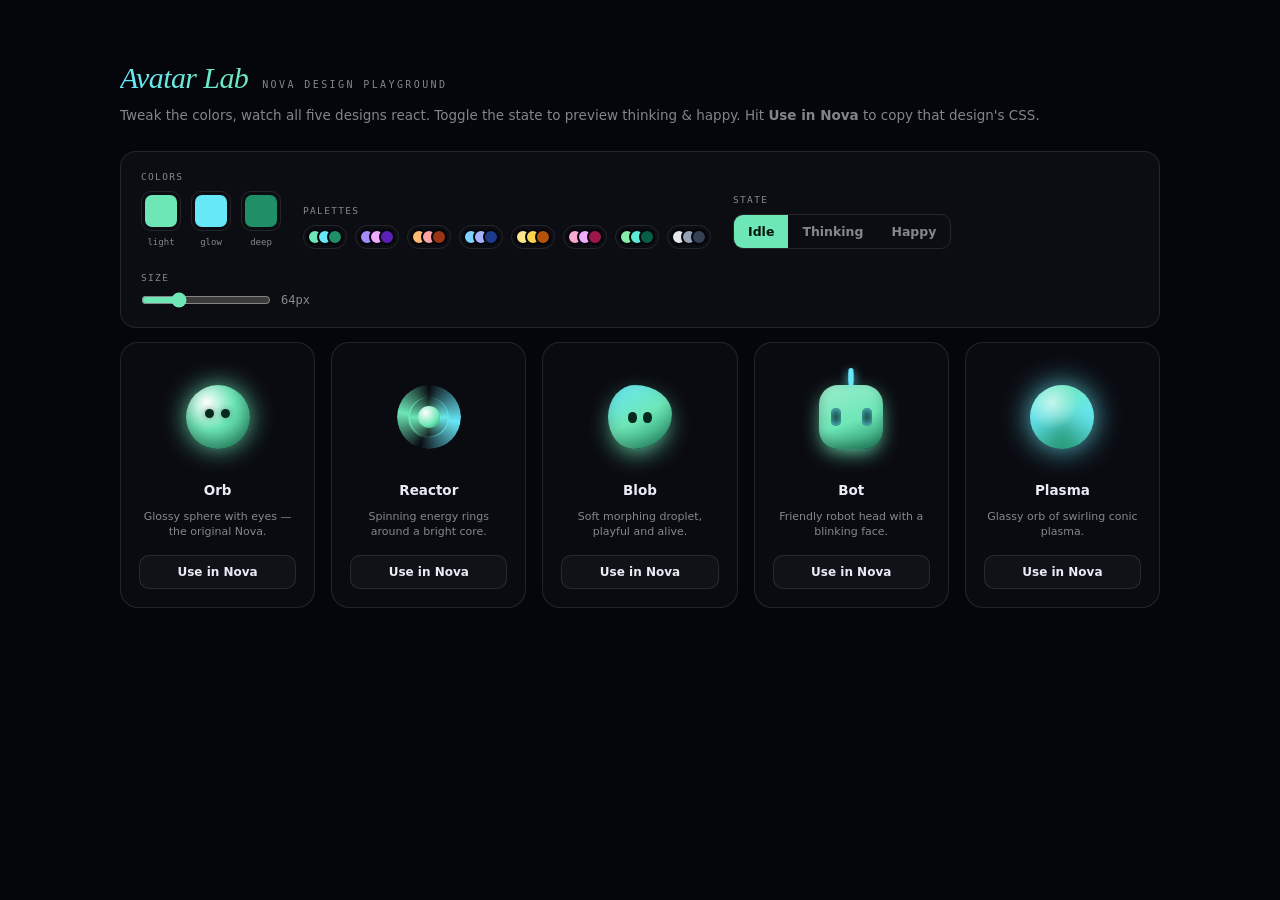
==== avatar-lab.html @ ce81b78f "feat: integrate design.css and update HTML files to include shared stylesheet feat(autoharness): add" ====
<!DOCTYPE html>
<html lang="en">
<head>
<meta charset="UTF-8" />
<meta name="viewport" content="width=device-width, initial-scale=1.0" />
<title>Avatar Lab · Nova</title>
<!-- ============================================================
 * AVATAR LAB — local playground for the Nova avatar.
 * Pick colors, try 5 designs, preview idle / thinking / happy,
 * then "Use in Nova" copies the exact CSS for that design.
 * Pure HTML/CSS/JS, no build step. Serve locally and open.
 * ============================================================ -->
<link rel="stylesheet" href="design.css">
<style>
* { box-sizing: border-box; margin: 0; padding: 0; }
:root {
  --c1: #6EE7B7;   /* primary / light */
  --c2: #67E8F9;   /* secondary / glow */
  --c3: #1f8f66;   /* deep / shadow   */
  --bg: #05060c; --fg: #e9ecf5; --muted: rgba(233,236,245,.55); --line: rgba(255,255,255,.1);
}
html, body { background: var(--bg); }
body { font-family: ui-sans-serif, system-ui, -apple-system, sans-serif; color: var(--fg); min-height: 100vh; }

.shell { max-width: 1080px; margin: 0 auto; padding: 32px 20px 80px; }
header { display: flex; align-items: baseline; gap: 14px; margin-bottom: 6px; }
header h1 { font-family: 'Times New Roman', Georgia, serif; font-style: italic; font-weight: 500; font-size: 30px;
  background: linear-gradient(90deg, var(--c2), var(--c1)); -webkit-background-clip: text; background-clip: text; -webkit-text-fill-color: transparent; }
header .role { font-family: ui-monospace, monospace; font-size: 10px; letter-spacing: .24em; text-transform: uppercase; color: var(--muted); }
.sub { color: var(--muted); font-size: 13.5px; margin-bottom: 26px; }

/* ---------- control bar ---------- */
.controls { display: flex; flex-wrap: wrap; gap: 22px; align-items: flex-end;
  background: rgba(255,255,255,.03); border: 1px solid var(--line); border-radius: 16px; padding: 18px 20px; margin-bottom: 14px; }
.ctl { display: flex; flex-direction: column; gap: 7px; }
.ctl > label { font-family: ui-monospace, monospace; font-size: 9.5px; letter-spacing: .14em; text-transform: uppercase; color: var(--muted); }
.swatches { display: flex; gap: 10px; }
.swatch { display: flex; flex-direction: column; align-items: center; gap: 5px; }
.swatch input[type=color] { width: 40px; height: 40px; padding: 0; border: 1px solid var(--line); border-radius: 10px; background: none; cursor: pointer; }
.swatch input[type=color]::-webkit-color-swatch-wrapper { padding: 3px; }
.swatch input[type=color]::-webkit-color-swatch { border: none; border-radius: 7px; }
.swatch span { font-size: 9px; color: var(--muted); font-family: ui-monospace, monospace; }

.seg { display: inline-flex; border: 1px solid var(--line); border-radius: 10px; overflow: hidden; }
.seg button { border: 0; background: transparent; color: var(--muted); padding: 9px 14px; cursor: pointer; font-size: 12.5px; font-weight: 600; }
.seg button.on { background: var(--c1); color: #04140d; }

.presets { display: flex; flex-wrap: wrap; gap: 8px; }
.preset { border: 1px solid var(--line); border-radius: 999px; padding: 6px; cursor: pointer; background: none; display: flex; gap: 0; align-items: center; }
.preset i { width: 16px; height: 16px; border-radius: 50%; display: block; margin: -3px; border: 2px solid var(--bg); }
.preset:hover { border-color: var(--c1); }

.sizebar { display: flex; align-items: center; gap: 10px; }
.sizebar input[type=range] { accent-color: var(--c1); width: 130px; }

/* ---------- gallery ---------- */
.grid { display: grid; grid-template-columns: repeat(auto-fill, minmax(190px, 1fr)); gap: 16px; }
.card { position: relative; background: rgba(255,255,255,.025); border: 1px solid var(--line); border-radius: 18px;
  padding: 26px 18px 18px; display: flex; flex-direction: column; align-items: center; gap: 16px; min-height: 230px; transition: border-color .2s, transform .2s; }
.card:hover { border-color: color-mix(in srgb, var(--c1) 50%, transparent); transform: translateY(-2px); }
.stage { height: 96px; display: flex; align-items: center; justify-content: center; }
.card .name { font-size: 13.5px; font-weight: 600; }
.card .desc { font-size: 11px; color: var(--muted); text-align: center; line-height: 1.4; margin-top: -8px; }
.use { margin-top: auto; border: 1px solid var(--line); background: rgba(255,255,255,.03); color: var(--fg);
  font-size: 12px; font-weight: 600; padding: 9px 0; width: 100%; border-radius: 10px; cursor: pointer; transition: .15s; }
.use:hover { background: var(--c1); color: #04140d; border-color: var(--c1); }
.use.copied { background: var(--c1); color: #04140d; border-color: var(--c1); }

/* ============================================================
   AVATAR DESIGNS — all driven by --c1 / --c2 / --c3.
   Container <div class="av av--N" data-state="idle|think|happy">
   sized by --s (px). States toggled by data-state on the body.
   ============================================================ */
.av { --s: 64px; width: var(--s); height: var(--s); position: relative; flex-shrink: 0; }

/* 1 · ORB — the original Nova orb */
.av--orb { border-radius: 50%;
  background: radial-gradient(circle at 32% 28%, #ffffff, var(--c1) 42%, var(--c3) 100%);
  box-shadow: 0 0 26px -2px var(--c1), inset 0 -7px 16px rgba(0,0,0,.28);
  animation: floatY 4s ease-in-out infinite; }
.av--orb::before, .av--orb::after { content:''; position:absolute; top:38%; width:14%; height:14%; border-radius:50%;
  background:#06281d; box-shadow:0 0 6px rgba(0,0,0,.4); transition:height .15s; }
.av--orb::before { left:30%; } .av--orb::after { right:30%; }
[data-state=think] .av--orb { animation: floatY 1.1s ease-in-out infinite, glowPulse 1.1s ease-in-out infinite; }
[data-state=happy] .av--orb::before, [data-state=happy] .av--orb::after { height:6%; border-radius:0 0 9px 9px; }

/* 2 · REACTOR — spinning conic rings round a core */
.av--reactor { display:grid; place-items:center; animation: floatY 4.5s ease-in-out infinite; }
.av--reactor::before { content:''; position:absolute; inset:0; border-radius:50%;
  background: conic-gradient(from 0deg, transparent, var(--c2), transparent 55%, var(--c1), transparent);
  -webkit-mask: radial-gradient(closest-side, transparent 58%, #000 60%); mask: radial-gradient(closest-side, transparent 58%, #000 60%);
  animation: spin 6s linear infinite; }
.av--reactor::after { content:''; position:absolute; inset:18%; border-radius:50%;
  background: conic-gradient(from 180deg, transparent, var(--c1), transparent 50%, var(--c2), transparent);
  -webkit-mask: radial-gradient(closest-side, transparent 48%, #000 50%); mask: radial-gradient(closest-side, transparent 48%, #000 50%);
  animation: spin 3.4s linear infinite reverse; }
.av--reactor i { width:34%; height:34%; border-radius:50%; z-index:1;
  background: radial-gradient(circle at 35% 30%, #fff, var(--c1) 60%, var(--c3));
  box-shadow: 0 0 18px var(--c1); }
[data-state=think] .av--reactor::before { animation-duration: 1.6s; }
[data-state=think] .av--reactor::after { animation-duration: 1s; }
[data-state=happy] .av--reactor i { animation: pop .5s ease; }

/* 3 · BLOB — morphing gooey droplet with eyes */
.av--blob { background: linear-gradient(150deg, var(--c2), var(--c1) 50%, var(--c3));
  box-shadow: 0 8px 24px -6px var(--c1), inset 0 -6px 14px rgba(0,0,0,.2);
  border-radius: 42% 58% 60% 40% / 50% 45% 55% 50%;
  animation: morph 6s ease-in-out infinite, floatY 5s ease-in-out infinite; }
.av--blob::before, .av--blob::after { content:''; position:absolute; top:42%; width:13%; height:18%; border-radius:50%;
  background:#06281d; transition:height .15s; }
.av--blob::before { left:32%; } .av--blob::after { right:32%; }
[data-state=think] .av--blob { animation: morph 1.8s ease-in-out infinite, floatY 1.4s ease-in-out infinite; }
[data-state=happy] .av--blob::before, [data-state=happy] .av--blob::after { height:7%; top:46%; border-radius:0 0 8px 8px; }

/* 4 · BOT — friendly rounded robot head */
.av--bot { border-radius: 30%;
  background: linear-gradient(160deg, color-mix(in srgb, var(--c1) 70%, #fff), var(--c1) 55%, var(--c3));
  box-shadow: 0 6px 20px -4px var(--c1), inset 0 -5px 12px rgba(0,0,0,.25); animation: floatY 4s ease-in-out infinite; }
.av--bot::before { content:''; position:absolute; left:50%; top:-22%; transform:translateX(-50%);
  width:8%; height:24%; background:var(--c2); border-radius:99px; box-shadow:0 -3px 0 0 var(--c2), 0 0 10px var(--c2); }
.av--bot .face { position:absolute; inset:24% 18%; display:flex; align-items:center; justify-content:space-between; }
.av--bot .face b { width:24%; height:55%; border-radius:99px; background:#06281d; box-shadow:0 0 8px var(--c2) inset; transition:.15s; animation: blink 4.2s infinite; }
[data-state=think] .av--bot .face b { animation: blink 1.1s infinite; }
[data-state=happy] .av--bot .face b { height:24%; border-radius:0 0 99px 99px; }

/* 5 · PLASMA — glassy swirling conic plasma */
.av--plasma { border-radius:50%; overflow:hidden; isolation:isolate;
  box-shadow: 0 0 30px -2px var(--c2), inset 0 0 0 1.5px rgba(255,255,255,.25); animation: floatY 4.5s ease-in-out infinite; }
.av--plasma::before { content:''; position:absolute; inset:-40%;
  background: conic-gradient(from 0deg, var(--c1), var(--c2), var(--c3), var(--c2), var(--c1));
  filter: blur(10px); animation: spin 7s linear infinite; }
.av--plasma::after { content:''; position:absolute; inset:0; border-radius:50%;
  background: radial-gradient(circle at 34% 28%, rgba(255,255,255,.6), transparent 42%); }
[data-state=think] .av--plasma::before { animation-duration: 1.8s; }
[data-state=happy] .av--plasma { animation: floatY 4.5s ease-in-out infinite, pop .5s ease; }

/* ---------- shared keyframes ---------- */
@keyframes floatY { 0%,100%{ transform: translateY(0) } 50%{ transform: translateY(-7px) } }
@keyframes glowPulse { 0%,100%{ box-shadow: 0 0 26px -2px var(--c1) } 50%{ box-shadow: 0 0 40px 3px var(--c1) } }
@keyframes spin { to { transform: rotate(360deg) } }
@keyframes morph {
  0%,100%{ border-radius: 42% 58% 60% 40% / 50% 45% 55% 50% }
  33%{ border-radius: 60% 40% 45% 55% / 55% 55% 45% 45% }
  66%{ border-radius: 45% 55% 55% 45% / 42% 58% 42% 58% } }
@keyframes blink { 0%,92%,100%{ transform: scaleY(1) } 96%{ transform: scaleY(.1) } }
@keyframes pop { 0%{ transform: scale(1) } 40%{ transform: scale(1.18) } 100%{ transform: scale(1) } }

.toast { position: fixed; left: 50%; bottom: 26px; transform: translateX(-50%) translateY(20px);
  background: var(--c1); color: #04140d; font-weight: 700; font-size: 13px; padding: 11px 20px; border-radius: 999px;
  opacity: 0; pointer-events: none; transition: .25s; box-shadow: 0 10px 30px -6px var(--c1); }
.toast.show { opacity: 1; transform: translateX(-50%) translateY(0); }

@media (max-width: 560px){ .controls { gap: 16px; } }
</style>
</head>
<body data-state="idle">
  <div class="shell">
    <header>
      <h1>Avatar Lab</h1><span class="role">Nova design playground</span>
    </header>
    <p class="sub">Tweak the colors, watch all five designs react. Toggle the state to preview thinking & happy. Hit <b>Use in Nova</b> to copy that design's CSS.</p>

    <div class="controls">
      <div class="ctl">
        <label>Colors</label>
        <div class="swatches">
          <div class="swatch"><input id="c1" type="color" value="#6EE7B7"><span>light</span></div>
          <div class="swatch"><input id="c2" type="color" value="#67E8F9"><span>glow</span></div>
          <div class="swatch"><input id="c3" type="color" value="#1f8f66"><span>deep</span></div>
        </div>
      </div>

      <div class="ctl">
        <label>Palettes</label>
        <div class="presets" id="presets"></div>
      </div>

      <div class="ctl">
        <label>State</label>
        <div class="seg" id="stateSeg">
          <button data-state="idle" class="on">Idle</button>
          <button data-state="think">Thinking</button>
          <button data-state="happy">Happy</button>
        </div>
      </div>

      <div class="ctl">
        <label>Size</label>
        <div class="sizebar"><input id="size" type="range" min="44" max="120" value="64"><span id="sizeVal" style="font-size:12px;color:var(--muted);font-family:ui-monospace,monospace">64px</span></div>
      </div>
    </div>

    <div class="grid" id="grid"></div>
  </div>

  <div class="toast" id="toast">Copied!</div>

<script>
(function(){
  const root = document.documentElement;
  const body = document.body;

  const DESIGNS = [
    { id:'orb',     name:'Orb',     desc:'Glossy sphere with eyes — the original Nova.', html:'' },
    { id:'reactor', name:'Reactor', desc:'Spinning energy rings around a bright core.',   html:'<i></i>' },
    { id:'blob',    name:'Blob',    desc:'Soft morphing droplet, playful and alive.',     html:'' },
    { id:'bot',     name:'Bot',     desc:'Friendly robot head with a blinking face.',     html:'<div class="face"><b></b><b></b></div>' },
    { id:'plasma',  name:'Plasma',  desc:'Glassy orb of swirling conic plasma.',          html:'' },
  ];

  const PALETTES = [
    { c1:'#6EE7B7', c2:'#67E8F9', c3:'#1f8f66' }, // mint (default)
    { c1:'#A78BFA', c2:'#F0ABFC', c3:'#5B21B6' }, // violet
    { c1:'#FDBA74', c2:'#FCA5A5', c3:'#9A3412' }, // sunset
    { c1:'#7DD3FC', c2:'#A5B4FC', c3:'#1E3A8A' }, // ocean
    { c1:'#FDE68A', c2:'#FCD34D', c3:'#B45309' }, // gold
    { c1:'#F9A8D4', c2:'#F0ABFC', c3:'#9D174D' }, // bubblegum
    { c1:'#86EFAC', c2:'#5EEAD4', c3:'#065F46' }, // emerald
    { c1:'#E5E7EB', c2:'#94A3B8', c3:'#334155' }, // graphite
  ];

  // build gallery
  const grid = document.getElementById('grid');
  DESIGNS.forEach(d => {
    const card = document.createElement('div');
    card.className = 'card';
    card.innerHTML =
      '<div class="stage"><div class="av av--'+d.id+'">'+d.html+'</div></div>' +
      '<div class="name">'+d.name+'</div>' +
      '<div class="desc">'+d.desc+'</div>' +
      '<button class="use" data-id="'+d.id+'">Use in Nova</button>';
    grid.appendChild(card);
  });

  // build palette chips
  const presets = document.getElementById('presets');
  PALETTES.forEach(p => {
    const b = document.createElement('button');
    b.className = 'preset'; b.title = 'Apply palette';
    b.innerHTML = '<i style="background:'+p.c1+'"></i><i style="background:'+p.c2+'"></i><i style="background:'+p.c3+'"></i>';
    b.addEventListener('click', () => applyPalette(p));
    presets.appendChild(b);
  });

  // colors
  const c1 = document.getElementById('c1'), c2 = document.getElementById('c2'), c3 = document.getElementById('c3');
  function syncColors(){ root.style.setProperty('--c1', c1.value); root.style.setProperty('--c2', c2.value); root.style.setProperty('--c3', c3.value); }
  [c1,c2,c3].forEach(el => el.addEventListener('input', syncColors));
  function applyPalette(p){ c1.value=p.c1; c2.value=p.c2; c3.value=p.c3; syncColors(); }
  syncColors();

  // size
  const size = document.getElementById('size'), sizeVal = document.getElementById('sizeVal');
  function syncSize(){ document.querySelectorAll('.av').forEach(a => a.style.setProperty('--s', size.value+'px')); sizeVal.textContent = size.value+'px'; }
  size.addEventListener('input', syncSize); syncSize();

  // state
  document.getElementById('stateSeg').addEventListener('click', e => {
    const btn = e.target.closest('button'); if (!btn) return;
    body.dataset.state = btn.dataset.state;
    document.querySelectorAll('#stateSeg button').forEach(b => b.classList.toggle('on', b === btn));
  });

  // ---- "Use in Nova": copy the chosen design's CSS, ready to paste ----
  const toast = document.getElementById('toast');
  function showToast(msg){ toast.textContent = msg; toast.classList.add('show'); setTimeout(()=>toast.classList.remove('show'), 1600); }

  function cssFor(id){
    const vars = `:root{\n  --c1: ${c1.value};\n  --c2: ${c2.value};\n  --c3: ${c3.value};\n}`;
    const sheet = document.styleSheets[0];
    const want = ['.av ', '.av--'+id, '@keyframes floatY','@keyframes glowPulse','@keyframes spin','@keyframes morph','@keyframes blink','@keyframes pop'];
    const rules = [];
    for (const r of sheet.cssRules){
      const t = r.cssText;
      if (t.startsWith('.av{') || t.startsWith('.av ')) { rules.push(t); continue; }
      if (t.includes('.av--'+id)) { rules.push(t); continue; }
      if (t.startsWith('@keyframes')) { rules.push(t); continue; }
    }
    return `/* Nova avatar · "${id}" design — paste into your stylesheet */\n${vars}\n\n` + rules.join('\n') +
      `\n\n<!-- markup -->\n<div class="av av--${id}" data-state="idle">${DESIGNS.find(d=>d.id===id).html}</div>`;
  }

  grid.addEventListener('click', async e => {
    const btn = e.target.closest('.use'); if (!btn) return;
    const css = cssFor(btn.dataset.id);
    try { await navigator.clipboard.writeText(css); } catch(_){
      const ta = document.createElement('textarea'); ta.value = css; document.body.appendChild(ta); ta.select(); document.execCommand('copy'); ta.remove();
    }
    btn.classList.add('copied'); btn.textContent = '✓ Copied CSS';
    setTimeout(()=>{ btn.classList.remove('copied'); btn.textContent = 'Use in Nova'; }, 1500);
    showToast(btn.dataset.id + ' CSS copied');
  });
})();
</script>
</body>
</html>
---- design.css ----
/* ============================================================
   Leon Dashboard — Shared Design System (restrained native)
   ------------------------------------------------------------
   Phase 1 of the redesign. Canonical tokens + base layer.
   Load AFTER reset/normalize, BEFORE page styles.

   Contract:
   - Dark by design. No light mode.
   - Obsidian void, flat. No ambient washes, grain, glass blur, glow.
   - One domain accent per page for interaction; a separate data
     palette for charts. Status colors only where state is real.
   - Every metric in tabular-nums mono. Labels in readable sentence
     case (no decorative letter-spaced mono uppercase).
   - 44px touch targets. :focus-visible everywhere.
   ============================================================ */

:root {
  /* ---- Surfaces (tonal elevation, no blur) ---- */
  --bg:            #050506;                       /* void */
  --bg-deep:       #050506;
  --surface-0:     #0A0A0B;                       /* bars, sheets */
  --surface-1:     #101012;                       /* cards */
  --surface-2:     #17171A;                       /* raised / active */
  --surface-3:     #1E1E22;                       /* overlay, hover-strong */
  --overlay:       rgba(0, 0, 0, 0.6);
  --input-fill:    #0D0D0F;

  /* ---- Hairlines ---- */
  --hairline:          rgba(255, 255, 255, 0.06);
  --hairline-strong:   rgba(255, 255, 255, 0.14);
  --hairline-focus:    rgba(255, 255, 255, 0.34);

  /* ---- Ink ---- */
  --text-primary:   #FAFAFA;
  --text-secondary: #B8B6B0;
  --text-tertiary:  #76746E;
  --text-quaternary:#4D4B47;

  /* ---- Status trio ---- */
  --success:        #5BD89A;
  --warning:        #E8B84D;
  --danger:         #FF6B6B;

  /* ---- Per-domain accents (interaction) ---- */
  --accent:         #6BE3A4;                      /* home default; page overrides */
  --accent-water:   #7DD3FC;
  --accent-health:  #1D9E75;
  --accent-fitness: #7C5CFF;
  --accent-nutrition:#FBBF24;
  --accent-finance: #E07658;
  --accent-caffeine:#C9A36B;
  --accent-nova:    #A78BFA;

  /* ---- Data palette (charts) — readable on dark ---- */
  --data-blue:      #7DD3FC;
  --data-green:     #6BE3A4;
  --data-emerald:   #1D9E75;
  --data-violet:    #7C5CFF;
  --data-amber:     #FBBF24;
  --data-gold:      #E8B84D;
  --data-pink:      #E86B8D;
  --data-ember:     #E07658;
  --data-brass:     #C9A36B;
  --data-lavender:  #A78BFA;
  --data-teal:      #5BD89A;

  /* Legacy aliases (kept so old component CSS reads clean during
     migration; deleted as each page lands on components.css). */
  --bg-card:        var(--surface-1);
  --bg-secondary:   var(--surface-1);
  --bg-input:       var(--input-fill);
  --bg-input-focus: var(--surface-2);
  --border:         var(--hairline);
  --border-soft:    var(--hairline);
  --border-strong:  var(--hairline-strong);
  --text-1:         var(--text-primary);
  --text-2:         var(--text-secondary);
  --text-3:         var(--text-tertiary);
  --text-4:         var(--text-quaternary);
  --good:           var(--success);
  --warn:           var(--warning);
  --bad:            var(--danger);

  /* ---- Typography ---- */
  --font:    -apple-system, BlinkMacSystemFont, "Inter", "Segoe UI", Roboto, Helvetica, Arial, sans-serif;
  --font-mono: ui-monospace, "SF Mono", Menlo, Consolas, monospace;

  /* ---- Radii (fixed set) ---- */
  --radius-sm:     10px;
  --radius-md:     14px;
  --radius-lg:     18px;
  --radius-full:   999px;

  /* ---- Shadow (one soft ambient, structural only) ---- */
  --shadow-1: 0 1px 2px rgba(0, 0, 0, 0.35);
  --shadow-2: 0 12px 32px rgba(0, 0, 0, 0.5);

  /* ---- Motion ---- */
  --ease:    cubic-bezier(0.22, 1, 0.36, 1);
  --dur:     180ms;

  /* ---- Layout ---- */
  --gutter:        20px;
  --card-pad:      18px;
  --gap:           14px;
  --section:       18px;
  --page-max:      1100px;
  --page-max-narrow: 600px;

  /* ---- Accent-aware foreground (set per accent on use) ---- */
  --on-accent: #050506;
}

/* ---- Base ---- */
* { box-sizing: border-box; }
html, body {
  margin: 0; padding: 0;
  background: var(--bg);
  color: var(--text-secondary);
  font-family: var(--font);
  font-size: 16px;
  line-height: 1.45;
  -webkit-font-smoothing: antialiased;
  -moz-osx-font-smoothing: grayscale;
  -webkit-text-size-adjust: 100%;
}
body {
  min-height: 100vh;
  overflow-x: hidden;
  padding: max(24px, env(safe-area-inset-top)) var(--gutter) 80px;
}
/* Flat void: the old drifting washes + grain are intentionally gone. */
body::before, body::after { content: none; }

h1, h2, h3, h4 { margin: 0; color: var(--text-primary); font-weight: 700; letter-spacing: -0.02em; }
p { margin: 0; }
a { color: inherit; text-decoration: none; }
button { font-family: inherit; }

/* Focus visibility — never outline:none without a replacement */
:focus-visible {
  outline: 2px solid var(--hairline-focus);
  outline-offset: 2px;
  border-radius: 4px;
}

/* ---- Typography primitives ---- */
.t-display { font-size: 26px; font-weight: 800; letter-spacing: -0.03em; line-height: 1.15; }
.t-title   { font-size: 20px; font-weight: 700; letter-spacing: -0.02em; }
.t-section { font-size: 15px; font-weight: 700; letter-spacing: -0.01em; }
.t-body    { font-size: 14px; }
.t-small   { font-size: 13px; }
.t-caption { font-size: 12px; }
.t-num     { font-family: var(--font-mono); font-variant-numeric: tabular-nums; letter-spacing: -0.02em; }
.t-label   { font-size: 12px; font-weight: 600; color: var(--text-tertiary); }
.t-mono    { font-family: var(--font-mono); font-variant-numeric: tabular-nums; }
.t-lh1     { line-height: 1; }

/* ---- Status text ---- */
.t-success { color: var(--success); }
.t-warning { color: var(--warning); }
.t-danger  { color: var(--danger); }

/* ---- Reduced motion / high contrast ---- */
@media (prefers-reduced-motion: reduce) {
  *, *::before, *::after {
    animation-duration: 0.01ms !important;
    animation-iteration-count: 1 !important;
    transition-duration: 0.01ms !important;
  }
}
@media (forced-colors: active) {
  :focus-visible { outline: 3px solid CanvasText; }
}
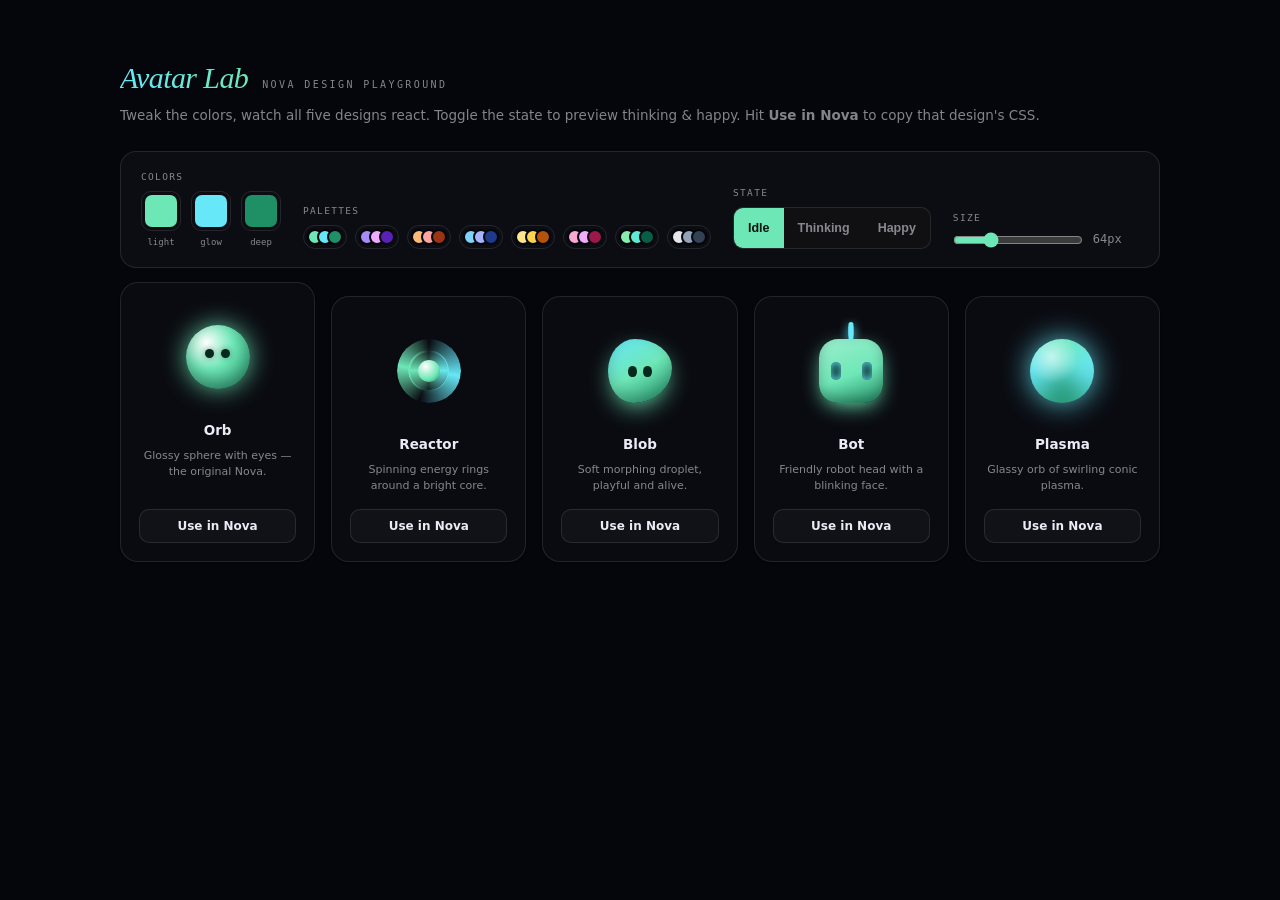
==== commit 3f3c9709: "feat: phase 4" ====
--- a/avatar-lab.html
+++ b/avatar-lab.html
@@ -11,6 +11,7 @@
  * Pure HTML/CSS/JS, no build step. Serve locally and open.
  * ============================================================ -->
 <link rel="stylesheet" href="design.css">
+<link rel="stylesheet" href="components.css">
 <style>
 * { box-sizing: border-box; margin: 0; padding: 0; }
 :root {
--- a/components.css
+++ b/components.css
@@ -0,0 +1,299 @@
+/* ============================================================
+   Leon Dashboard — Shared UI Components (restrained native)
+   ------------------------------------------------------------
+   Phase 3 of the redesign. Canonical primitives + named
+   components. Depends on design.css tokens. Load AFTER
+   design.css, BEFORE page styles.
+
+   Contract:
+   - Buttons: one primary (solid accent, on-accent ink), one ghost.
+   - Cards/rows: flat tonal surfaces, hairline dividers, 44px rows.
+   - Modals: bottom sheet on phones, dialog on desktop, focus-managed.
+   - Steppers: 44×44 − / value / +.
+   - Status: text+icon+dot, never color-only. Flat dots.
+   - Empty states teach; skeletons show while loading.
+   ============================================================ */
+
+/* ---- Buttons ---- */
+.btn {
+  display: inline-flex; align-items: center; justify-content: center;
+  gap: 8px;
+  min-height: 44px;
+  padding: 0 18px;
+  border-radius: var(--radius-md);
+  border: 1px solid transparent;
+  font-family: var(--font);
+  font-size: 14px; font-weight: 600;
+  line-height: 1;
+  cursor: pointer;
+  -webkit-tap-highlight-color: transparent;
+  transition: background 0.15s, color 0.15s, border-color 0.15s, transform 0.1s;
+  text-decoration: none;
+}
+.btn:active { transform: scale(0.97); }
+.btn svg { width: 18px; height: 18px; }
+
+.btn-primary {
+  background: var(--accent, var(--success));
+  color: var(--on-accent, #050506);
+  border-color: transparent;
+}
+.btn-primary:hover { filter: brightness(1.06); }
+.btn-primary:disabled { opacity: 0.5; cursor: not-allowed; filter: none; }
+
+.btn-ghost {
+  background: transparent;
+  color: var(--text-secondary);
+  border-color: var(--hairline-strong);
+}
+.btn-ghost:hover { background: var(--surface-2); color: var(--text-primary); }
+
+.btn-danger {
+  background: transparent;
+  color: var(--danger);
+  border-color: color-mix(in srgb, var(--danger) 40%, transparent);
+}
+.btn-danger:hover { background: color-mix(in srgb, var(--danger) 12%, transparent); }
+
+.btn-sm { min-height: 36px; padding: 0 12px; font-size: 13px; }
+.btn-lg { min-height: 52px; padding: 0 22px; font-size: 15px; }
+.btn-block { width: 100%; }
+
+/* ---- Cards ---- */
+.card {
+  background: var(--surface-1);
+  border: 1px solid var(--hairline);
+  border-radius: var(--radius-lg);
+  padding: var(--card-pad);
+  box-shadow: var(--shadow-1);
+}
+.card + .card { margin-top: var(--gap); }
+.card-head {
+  display: flex; align-items: center; justify-content: space-between;
+  gap: 10px; margin-bottom: 12px;
+}
+.card-title { font-size: 15px; font-weight: 700; color: var(--text-primary); letter-spacing: -0.01em; }
+
+/* ---- List rows ---- */
+.row {
+  display: flex; align-items: center; justify-content: space-between;
+  gap: 12px;
+  min-height: 44px;
+  padding: 6px 4px;
+  border-bottom: 1px solid var(--hairline);
+  font-size: 14px; color: var(--text-primary);
+}
+.row:last-child { border-bottom: none; }
+.row-value { font-family: var(--font-mono); font-variant-numeric: tabular-nums; color: var(--text-secondary); }
+.row-hint { font-size: 12px; color: var(--text-tertiary); }
+.row-chevron { color: var(--text-tertiary); flex-shrink: 0; }
+.row-btn {
+  display: flex; align-items: center; justify-content: space-between;
+  gap: 12px; width: 100%; min-height: 44px;
+  background: transparent; border: none; cursor: pointer;
+  font-family: var(--font); font-size: 14px; color: var(--text-primary);
+  text-align: left;
+}
+
+/* ---- Inputs ---- */
+.input {
+  width: 100%;
+  min-height: 44px;
+  padding: 0 14px;
+  background: var(--input-fill);
+  border: 1px solid var(--hairline-strong);
+  border-radius: var(--radius-sm);
+  color: var(--text-primary);
+  font-family: var(--font); font-size: 15px;
+  outline: none;
+  transition: border-color 0.2s;
+}
+.input:focus { border-color: var(--hairline-focus); }
+.input::placeholder { color: var(--text-tertiary); }
+.input-num {
+  font-family: var(--font-mono);
+  font-variant-numeric: tabular-nums;
+  text-align: center;
+}
+
+/* ---- Steppers (44×44 − / value / +) ---- */
+.stepper {
+  display: inline-flex; align-items: center;
+  gap: 2px;
+  border: 1px solid var(--hairline-strong);
+  border-radius: var(--radius-md);
+  background: var(--surface-1);
+  overflow: hidden;
+}
+.stepper button {
+  width: 44px; height: 44px;
+  display: inline-flex; align-items: center; justify-content: center;
+  background: transparent; border: none;
+  color: var(--text-primary);
+  font-size: 20px; font-weight: 500; line-height: 1;
+  cursor: pointer;
+  -webkit-tap-highlight-color: transparent;
+  transition: background 0.15s;
+}
+.stepper button:active { background: var(--surface-3); }
+.stepper button:first-child { border-right: 1px solid var(--hairline); }
+.stepper button:last-child { border-left: 1px solid var(--hairline); }
+.stepper .stepper-val {
+  min-width: 52px; text-align: center;
+  font-family: var(--font-mono); font-variant-numeric: tabular-nums;
+  font-size: 16px; font-weight: 600; color: var(--text-primary);
+  padding: 0 6px;
+}
+
+/* ---- Segmented control ---- */
+.seg {
+  display: inline-flex;
+  border: 1px solid var(--hairline-strong);
+  border-radius: var(--radius-md);
+  background: var(--surface-1);
+  overflow: hidden;
+}
+.seg button {
+  min-height: 40px; padding: 0 16px;
+  background: transparent; border: none;
+  color: var(--text-tertiary);
+  font-family: var(--font); font-size: 13px; font-weight: 600;
+  cursor: pointer;
+  -webkit-tap-highlight-color: transparent;
+  transition: background 0.15s, color 0.15s;
+}
+.seg button.on { background: var(--surface-2); color: var(--text-primary); }
+
+/* ---- Status ---- */
+.status {
+  display: inline-flex; align-items: center; gap: 8px;
+  font-size: 13px; font-weight: 600;
+}
+.status-dot { width: 8px; height: 8px; border-radius: 50%; background: var(--text-tertiary); flex-shrink: 0; }
+.status.good { color: var(--success); }      .status.good .status-dot { background: var(--success); }
+.status.warn { color: var(--warning); }      .status.warn .status-dot { background: var(--warning); }
+.status.miss, .status.danger { color: var(--danger); } .status.miss .status-dot, .status.danger .status-dot { background: var(--danger); }
+.status.idle { color: var(--text-tertiary); } .status.idle .status-dot { background: var(--text-tertiary); }
+/* Miss keeps a subtle pulse — the one allowed alert motion */
+@keyframes status-pulse {
+  0%, 100% { box-shadow: 0 0 0 0 color-mix(in srgb, var(--danger) 45%, transparent); }
+  50%      { box-shadow: 0 0 0 5px transparent; }
+}
+.status.miss .status-dot { animation: status-pulse 1.6s ease-in-out infinite; }
+
+/* ---- Toast ---- */
+.toast {
+  position: fixed; left: 50%; bottom: calc(84px + env(safe-area-inset-bottom)); z-index: 200;
+  transform: translateX(-50%) translateY(12px);
+  display: flex; align-items: center; gap: 10px;
+  padding: 12px 18px;
+  background: var(--surface-3);
+  border: 1px solid var(--hairline-strong);
+  border-radius: var(--radius-md);
+  color: var(--text-primary);
+  font-size: 14px; font-weight: 600;
+  box-shadow: var(--shadow-2);
+  opacity: 0; pointer-events: none;
+  transition: opacity 0.18s var(--ease), transform 0.18s var(--ease);
+}
+.toast.show { opacity: 1; transform: translateX(-50%) translateY(0); }
+.toast .toast-undo {
+  background: transparent; border: none; color: var(--accent, var(--success));
+  font-family: inherit; font-size: 13px; font-weight: 700; cursor: pointer; padding: 4px 2px;
+}
+
+/* ---- Empty states ---- */
+.empty {
+  display: flex; flex-direction: column; align-items: center; justify-content: center;
+  gap: 6px;
+  padding: 28px 18px;
+  text-align: center;
+}
+.empty-icon {
+  width: 44px; height: 44px;
+  display: flex; align-items: center; justify-content: center;
+  border-radius: var(--radius-md);
+  background: var(--surface-2);
+  color: var(--text-tertiary);
+  font-size: 20px;
+}
+.empty-title { font-size: 14px; font-weight: 600; color: var(--text-primary); }
+.empty-msg { font-size: 13px; color: var(--text-tertiary); max-width: 26em; }
+.empty .btn { margin-top: 8px; }
+
+/* ---- Skeleton ---- */
+.skeleton {
+  position: relative;
+  overflow: hidden;
+  background: var(--surface-1);
+  border-radius: var(--radius-sm);
+}
+.skeleton::after {
+  content: ''; position: absolute; inset: 0;
+  transform: translateX(-100%);
+  background: linear-gradient(90deg, transparent, rgba(255,255,255,0.05), transparent);
+  animation: skeleton-shimmer 1.4s infinite;
+}
+@keyframes skeleton-shimmer { 100% { transform: translateX(100%); } }
+.skeleton-row { height: 44px; margin-bottom: 10px; }
+
+/* ---- Modals ---- */
+.modal-bg {
+  position: fixed; inset: 0; z-index: 120;
+  display: none;
+  align-items: center; justify-content: center;
+  padding: 20px;
+  background: var(--overlay);
+  backdrop-filter: blur(10px); -webkit-backdrop-filter: blur(10px);
+}
+.modal-bg.show { display: flex; }
+.modal {
+  width: 100%; max-width: 460px; max-height: 88vh; overflow-y: auto;
+  background: var(--surface-0);
+  border: 1px solid var(--hairline-strong);
+  border-radius: var(--radius-lg);
+  padding: 22px;
+  box-shadow: var(--shadow-2);
+}
+.modal-head { display: flex; align-items: center; justify-content: space-between; margin-bottom: 18px; }
+.modal-title { font-size: 17px; font-weight: 700; color: var(--text-primary); letter-spacing: -0.01em; }
+.modal-close {
+  width: 40px; height: 40px;
+  display: inline-flex; align-items: center; justify-content: center;
+  background: transparent; border: none;
+  color: var(--text-tertiary); font-size: 22px; line-height: 1; cursor: pointer;
+  border-radius: var(--radius-sm);
+}
+.modal-close:hover { color: var(--text-primary); background: var(--surface-2); }
+.field { margin-bottom: 14px; }
+.field-label {
+  display: block;
+  font-size: 12px; font-weight: 600; color: var(--text-tertiary);
+  margin-bottom: 6px;
+}
+.field-row { display: flex; gap: 8px; align-items: center; }
+
+/* Phone: modal becomes a bottom sheet */
+@media (max-width: 480px) {
+  .modal-bg { align-items: flex-end; padding: 0; }
+  .modal {
+    max-width: none; max-height: 92vh;
+    border-radius: 18px 18px 0 0;
+    border-bottom: none;
+  }
+}
+
+/* ---- Big stat number ---- */
+.stat {
+  text-align: center;
+}
+.stat .v {
+  font-family: var(--font-mono); font-variant-numeric: tabular-nums;
+  font-size: 34px; font-weight: 800; line-height: 1;
+  letter-spacing: -0.03em;
+  color: var(--text-primary);
+}
+.stat .l {
+  margin-top: 5px;
+  font-size: 12px; font-weight: 600; color: var(--text-tertiary);
+}
